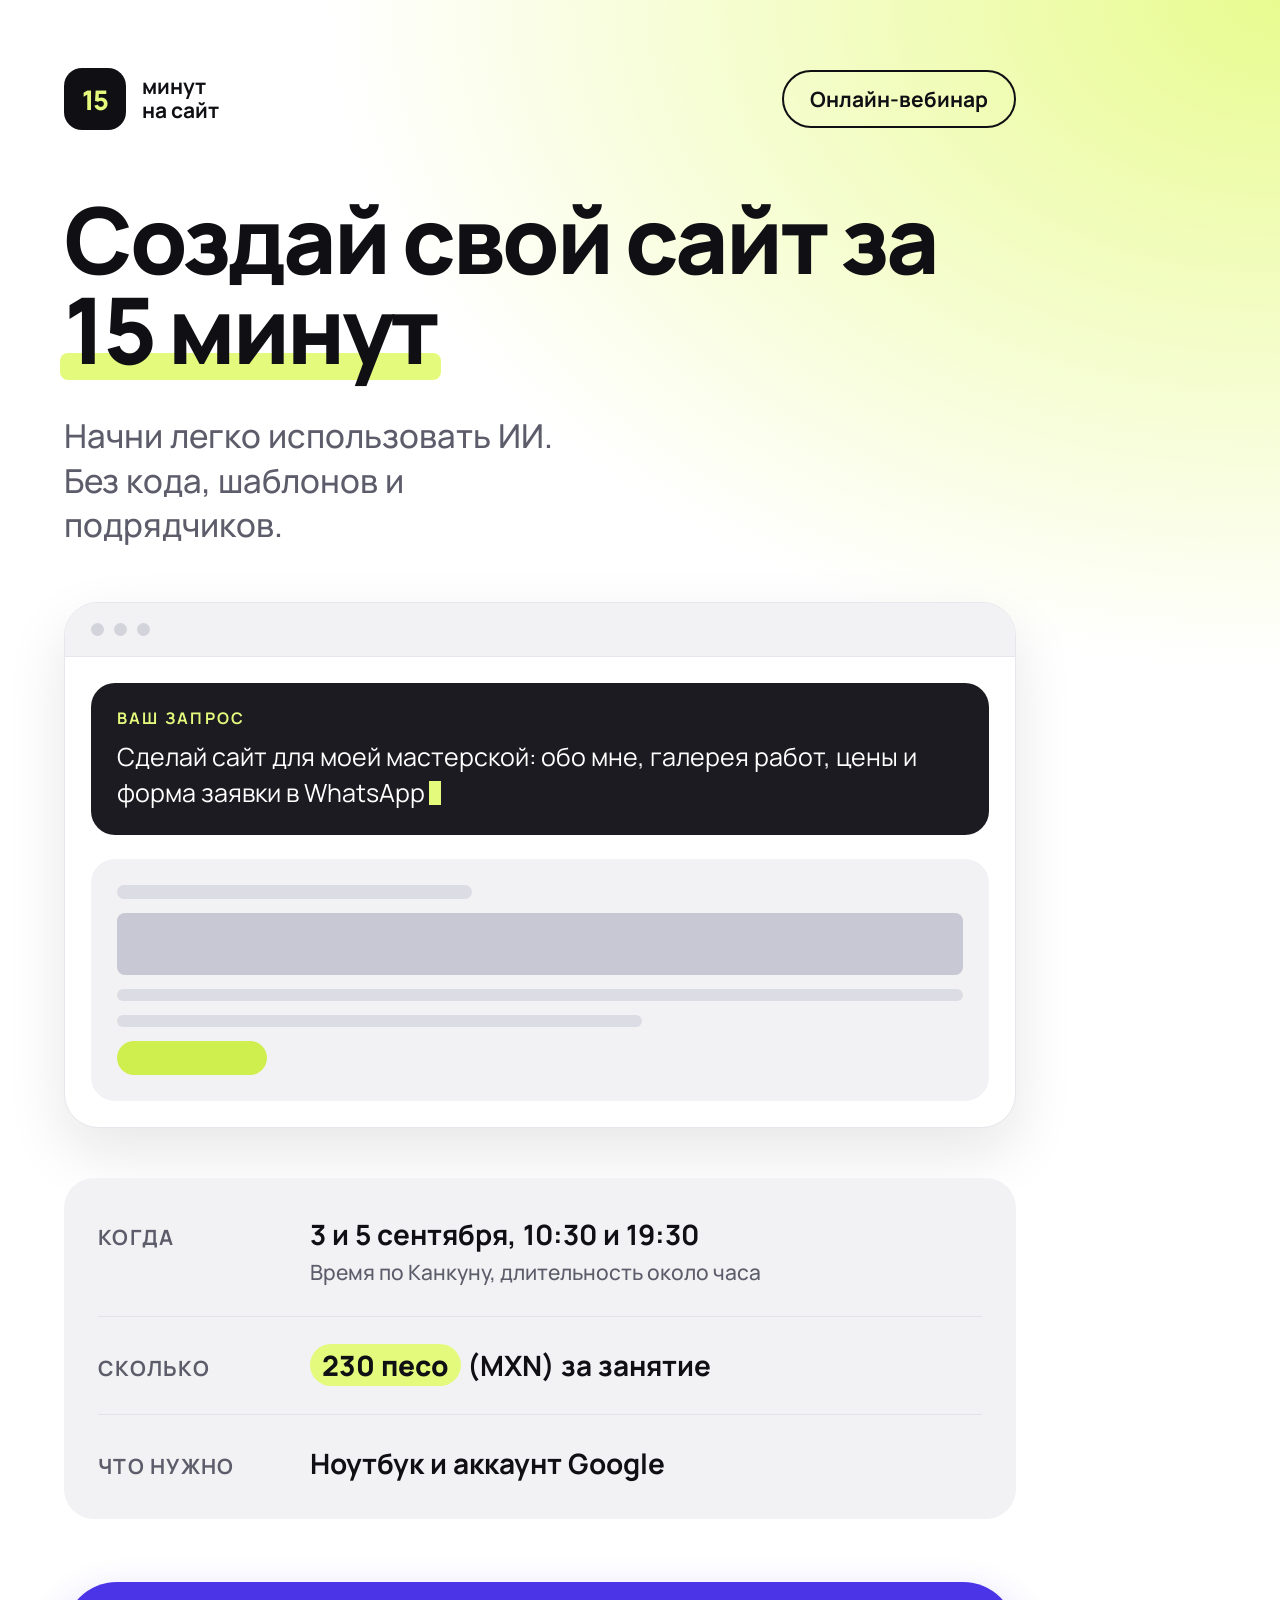
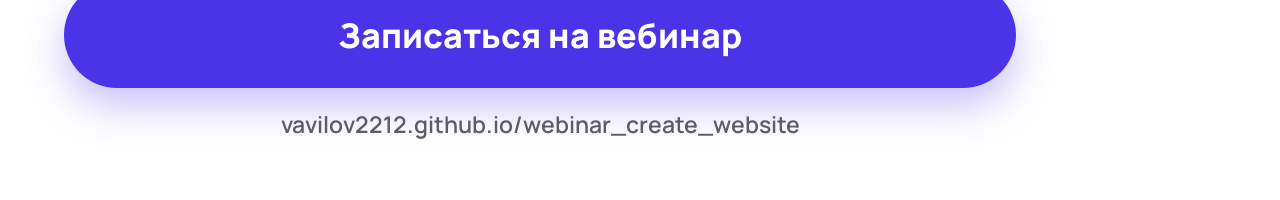
==== promo.html @ 008a8518 "add promo image for whatsapp and social Co-Authored-By: Claude Opus 5 <noreply@anthropic.com>" ====
<!DOCTYPE html>
<html lang="ru">
<head>
<meta charset="utf-8">
<title>Промо-картинка вебинара</title>
<!--
  Исходник промо-изображения для WhatsApp и соцсетей.
  Размер холста 1080x1800. Пересобрать картинку:
  chrome --headless=new --screenshot=promo.png --window-size=1080,1800 promo.html
-->
<link rel="preconnect" href="https://fonts.googleapis.com">
<link rel="preconnect" href="https://fonts.gstatic.com" crossorigin>
<link href="https://fonts.googleapis.com/css2?family=Manrope:wght@400;500;600;700;800&display=swap" rel="stylesheet">
<style>
  :root {
    --ink: #101014;
    --ink-soft: #5c5c6b;
    --paper: #ffffff;
    --mist: #f2f2f4;
    --line: #e6e6ec;
    --lime: #e4fa7c;
    --lime-deep: #cfef4e;
    --violet: #4b33e8;
    --coal: #1b1b21;
  }

  * { box-sizing: border-box; margin: 0; padding: 0; }

  body {
    width: 1080px;
    height: 1800px;
    padding: 68px 64px 60px;
    display: flex;
    flex-direction: column;
    background:
      radial-gradient(120% 60% at 100% 0%, rgba(228, 250, 124, .85) 0%, rgba(228, 250, 124, 0) 62%),
      var(--paper);
    color: var(--ink);
    font-family: "Manrope", "Segoe UI", Arial, sans-serif;
    -webkit-font-smoothing: antialiased;
  }

  /* ---------- Шапка ---------- */
  .top {
    display: flex;
    align-items: center;
    justify-content: space-between;
  }
  .brand { display: flex; align-items: center; gap: 16px; }
  .brand__mark {
    display: grid;
    place-items: center;
    width: 62px;
    height: 62px;
    border-radius: 18px;
    background: var(--ink);
    color: var(--lime);
    font-size: 27px;
    font-weight: 800;
    letter-spacing: -.02em;
  }
  .brand__name {
    font-size: 21px;
    font-weight: 700;
    line-height: 1.12;
  }
  .tag {
    padding: 13px 26px;
    border: 2px solid var(--ink);
    border-radius: 999px;
    font-size: 21px;
    font-weight: 700;
  }

  /* ---------- Заголовок ---------- */
  .title {
    margin-top: 64px;
    font-size: 92px;
    font-weight: 800;
    line-height: .98;
    letter-spacing: -.035em;
  }
  .mark { position: relative; white-space: nowrap; z-index: 0; }
  .mark::after {
    content: "";
    position: absolute;
    left: -4px;
    right: -4px;
    bottom: .13em;
    height: .30em;
    border-radius: 8px;
    background: var(--lime);
    z-index: -1;
  }
  .sub {
    margin-top: 40px;
    max-width: 24ch;
    font-size: 33px;
    font-weight: 500;
    line-height: 1.35;
    color: var(--ink-soft);
  }

  /* ---------- Карточка «запрос - сайт» ---------- */
  .demo {
    flex: none;
    margin-top: 54px;
    border: 1px solid var(--line);
    border-radius: 34px;
    background: var(--paper);
    box-shadow: 0 24px 60px rgba(16, 16, 20, .10);
    overflow: hidden;
  }
  .demo__bar {
    display: flex;
    align-items: center;
    gap: 10px;
    padding: 20px 26px;
    background: var(--mist);
    border-bottom: 1px solid var(--line);
  }
  .demo__dot { width: 13px; height: 13px; border-radius: 50%; background: #d3d3dc; }
  .demo__body { padding: 26px; }
  .demo__prompt {
    padding: 24px 26px;
    border-radius: 24px;
    background: var(--coal);
    color: #fff;
  }
  .demo__label {
    display: block;
    margin-bottom: 10px;
    font-size: 16px;
    font-weight: 700;
    letter-spacing: .14em;
    text-transform: uppercase;
    color: var(--lime);
  }
  .demo__text { font-size: 25px; line-height: 1.45; }
  .demo__caret {
    display: inline-block;
    width: 12px;
    height: .95em;
    margin-left: 4px;
    background: var(--lime);
    vertical-align: -3px;
  }
  .demo__preview {
    display: grid;
    gap: 14px;
    margin-top: 24px;
    padding: 26px;
    border-radius: 24px;
    background: var(--mist);
  }
  .ph { display: block; border-radius: 8px; background: #dcdce4; }
  .ph--nav { width: 42%; height: 14px; }
  .ph--hero { height: 62px; background: #c8c8d4; }
  .ph--line { height: 12px; }
  .ph--short { width: 62%; }
  .ph--btn { width: 150px; height: 34px; border-radius: 999px; background: var(--lime-deep); }

  /* ---------- Факты ---------- */
  .facts {
    flex: none;
    margin-top: 50px;
    border-radius: 30px;
    background: var(--mist);
    padding: 8px 34px;
  }
  .fact {
    display: flex;
    align-items: baseline;
    gap: 22px;
    padding: 30px 0;
    border-bottom: 1px solid #e2e2e9;
  }
  .fact:last-child { border-bottom: 0; }
  .fact__key {
    flex: 0 0 190px;
    font-size: 21px;
    font-weight: 700;
    letter-spacing: .06em;
    text-transform: uppercase;
    color: var(--ink-soft);
  }
  .fact__value {
    font-size: 28px;
    font-weight: 700;
    line-height: 1.3;
  }
  .fact__value b {
    padding: 2px 12px;
    border-radius: 999px;
    background: var(--lime);
    font-weight: 800;
  }
  .fact__note {
    display: block;
    margin-top: 6px;
    font-size: 21px;
    font-weight: 500;
    color: var(--ink-soft);
  }

  /* ---------- Призыв ---------- */
  .cta {
    margin-top: auto;
    padding-top: 44px;
    text-align: center;
  }
  .cta__btn {
    display: block;
    padding: 30px 40px;
    border-radius: 999px;
    background: var(--violet);
    color: #fff;
    font-size: 34px;
    font-weight: 800;
    box-shadow: 0 18px 40px rgba(75, 51, 232, .3);
  }
  .cta__url {
    margin-top: 20px;
    font-size: 23px;
    font-weight: 600;
    color: var(--ink-soft);
  }
</style>
</head>
<body>

  <div class="top">
    <div class="brand">
      <span class="brand__mark">15</span>
      <span class="brand__name">минут<br>на сайт</span>
    </div>
    <span class="tag">Онлайн-вебинар</span>
  </div>

  <h1 class="title">Создай свой сайт за <span class="mark">15 минут</span></h1>
  <p class="sub">Начни легко использовать ИИ. Без кода, шаблонов и подрядчиков.</p>

  <div class="demo">
    <div class="demo__bar">
      <span class="demo__dot"></span><span class="demo__dot"></span><span class="demo__dot"></span>
    </div>
    <div class="demo__body">
      <div class="demo__prompt">
        <span class="demo__label">Ваш запрос</span>
        <p class="demo__text">Сделай сайт для моей мастерской: обо мне, галерея работ, цены и форма заявки в WhatsApp<span class="demo__caret"></span></p>
      </div>
      <div class="demo__preview">
        <span class="ph ph--nav"></span>
        <span class="ph ph--hero"></span>
        <span class="ph ph--line"></span>
        <span class="ph ph--line ph--short"></span>
        <span class="ph ph--btn"></span>
      </div>
    </div>
  </div>

  <div class="facts">
    <div class="fact">
      <span class="fact__key">Когда</span>
      <span class="fact__value">
        3 и 5 сентября, 10:30 и 19:30
        <span class="fact__note">Время по Канкуну, длительность около часа</span>
      </span>
    </div>
    <div class="fact">
      <span class="fact__key">Сколько</span>
      <span class="fact__value"><b>230 песо</b> (MXN) за занятие</span>
    </div>
    <div class="fact">
      <span class="fact__key">Что нужно</span>
      <span class="fact__value">Ноутбук и аккаунт Google</span>
    </div>
  </div>

  <div class="cta">
    <span class="cta__btn">Записаться на вебинар</span>
    <p class="cta__url">vavilov2212.github.io/webinar_create_website</p>
  </div>

</body>
</html>
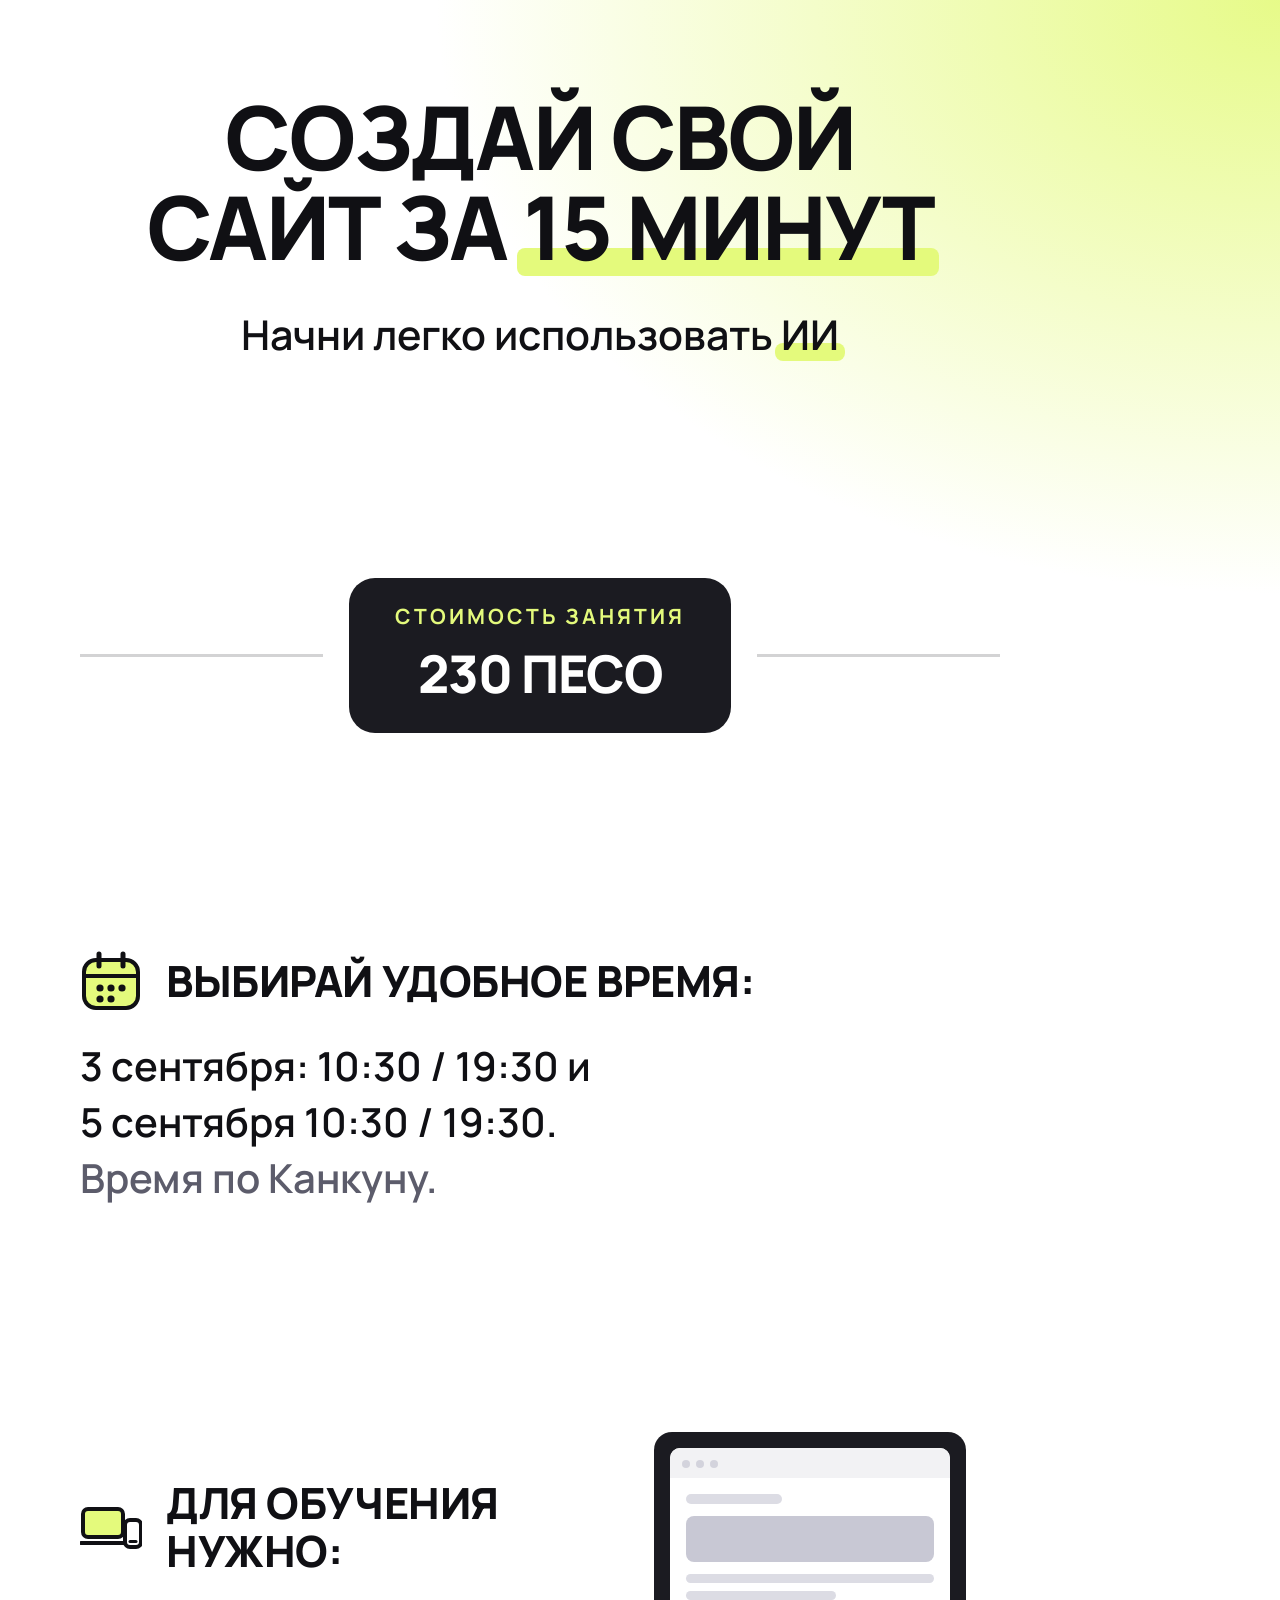
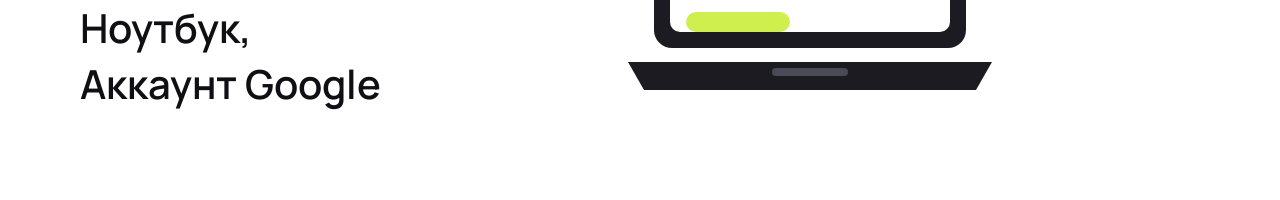
==== commit 863d2b0b: "rebuild promo image with original poster structure Co-Authored-By: Claude Opus 5 <noreply@anthropic." ====
--- a/promo.html
+++ b/promo.html
@@ -5,8 +5,10 @@
 <title>Промо-картинка вебинара</title>
 <!--
   Исходник промо-изображения для WhatsApp и соцсетей.
-  Размер холста 1080x1800. Пересобрать картинку:
-  chrome --headless=new --screenshot=promo.png --window-size=1080,1800 promo.html
+  Структура и тексты повторяют прежний постер, оформление - в стиле сайта.
+  Холст 1080x1800. Пересобрать картинку: открыть файл в браузере и снять
+  скриншот окна 1080x1800 либо, при закрытом Chrome, выполнить:
+  chrome --headless --screenshot=promo.png --window-size=1080,1800 promo.html
 -->
 <link rel="preconnect" href="https://fonts.googleapis.com">
 <link rel="preconnect" href="https://fonts.gstatic.com" crossorigin>
@@ -29,258 +31,193 @@
   body {
     width: 1080px;
     height: 1800px;
-    padding: 68px 64px 60px;
+    padding: 92px 80px 88px;
     display: flex;
     flex-direction: column;
+    justify-content: space-between;
     background:
-      radial-gradient(120% 60% at 100% 0%, rgba(228, 250, 124, .85) 0%, rgba(228, 250, 124, 0) 62%),
+      radial-gradient(110% 55% at 100% 0%, rgba(228, 250, 124, .9) 0%, rgba(228, 250, 124, 0) 60%),
       var(--paper);
     color: var(--ink);
     font-family: "Manrope", "Segoe UI", Arial, sans-serif;
     -webkit-font-smoothing: antialiased;
   }
 
-  /* ---------- Шапка ---------- */
-  .top {
-    display: flex;
-    align-items: center;
-    justify-content: space-between;
-  }
-  .brand { display: flex; align-items: center; gap: 16px; }
-  .brand__mark {
-    display: grid;
-    place-items: center;
-    width: 62px;
-    height: 62px;
-    border-radius: 18px;
-    background: var(--ink);
-    color: var(--lime);
-    font-size: 27px;
-    font-weight: 800;
-    letter-spacing: -.02em;
-  }
-  .brand__name {
-    font-size: 21px;
-    font-weight: 700;
-    line-height: 1.12;
-  }
-  .tag {
-    padding: 13px 26px;
-    border: 2px solid var(--ink);
-    border-radius: 999px;
-    font-size: 21px;
-    font-weight: 700;
-  }
-
   /* ---------- Заголовок ---------- */
   .title {
-    margin-top: 64px;
-    font-size: 92px;
+    font-size: 88px;
     font-weight: 800;
-    line-height: .98;
-    letter-spacing: -.035em;
-  }
+    line-height: 1.02;
+    letter-spacing: -.025em;
+    text-align: center;
+    text-transform: uppercase;
+  }
+  .sub {
+    margin-top: 34px;
+    font-size: 41px;
+    font-weight: 600;
+    text-align: center;
+  }
+
+  /* Лаймовый маркер вместо цветного текста: на белом он читается лучше */
   .mark { position: relative; white-space: nowrap; z-index: 0; }
   .mark::after {
     content: "";
     position: absolute;
-    left: -4px;
-    right: -4px;
-    bottom: .13em;
-    height: .30em;
+    left: -6px;
+    right: -6px;
+    bottom: .11em;
+    height: .32em;
     border-radius: 8px;
     background: var(--lime);
     z-index: -1;
   }
-  .sub {
-    margin-top: 40px;
-    max-width: 24ch;
-    font-size: 33px;
-    font-weight: 500;
-    line-height: 1.35;
-    color: var(--ink-soft);
-  }
-
-  /* ---------- Карточка «запрос - сайт» ---------- */
-  .demo {
-    flex: none;
-    margin-top: 54px;
-    border: 1px solid var(--line);
-    border-radius: 34px;
-    background: var(--paper);
-    box-shadow: 0 24px 60px rgba(16, 16, 20, .10);
-    overflow: hidden;
-  }
-  .demo__bar {
+  .mark--thin::after { bottom: .02em; height: .44em; }
+
+  /* ---------- Стоимость ---------- */
+  .price {
     display: flex;
     align-items: center;
-    gap: 10px;
-    padding: 20px 26px;
-    background: var(--mist);
-    border-bottom: 1px solid var(--line);
-  }
-  .demo__dot { width: 13px; height: 13px; border-radius: 50%; background: #d3d3dc; }
-  .demo__body { padding: 26px; }
-  .demo__prompt {
-    padding: 24px 26px;
-    border-radius: 24px;
+    gap: 26px;
+  }
+  .price__rule {
+    flex: 1;
+    height: 3px;
+    background: var(--ink);
+    opacity: .18;
+  }
+  .price__badge {
+    padding: 24px 46px;
+    border-radius: 26px;
     background: var(--coal);
-    color: #fff;
-  }
-  .demo__label {
+    text-align: center;
+  }
+  .price__label {
     display: block;
-    margin-bottom: 10px;
-    font-size: 16px;
+    font-size: 21px;
     font-weight: 700;
     letter-spacing: .14em;
     text-transform: uppercase;
     color: var(--lime);
   }
-  .demo__text { font-size: 25px; line-height: 1.45; }
-  .demo__caret {
-    display: inline-block;
-    width: 12px;
-    height: .95em;
-    margin-left: 4px;
-    background: var(--lime);
-    vertical-align: -3px;
-  }
-  .demo__preview {
-    display: grid;
-    gap: 14px;
-    margin-top: 24px;
-    padding: 26px;
-    border-radius: 24px;
-    background: var(--mist);
-  }
-  .ph { display: block; border-radius: 8px; background: #dcdce4; }
-  .ph--nav { width: 42%; height: 14px; }
-  .ph--hero { height: 62px; background: #c8c8d4; }
-  .ph--line { height: 12px; }
-  .ph--short { width: 62%; }
-  .ph--btn { width: 150px; height: 34px; border-radius: 999px; background: var(--lime-deep); }
-
-  /* ---------- Факты ---------- */
-  .facts {
-    flex: none;
-    margin-top: 50px;
-    border-radius: 30px;
-    background: var(--mist);
-    padding: 8px 34px;
-  }
-  .fact {
-    display: flex;
-    align-items: baseline;
-    gap: 22px;
-    padding: 30px 0;
-    border-bottom: 1px solid #e2e2e9;
-  }
-  .fact:last-child { border-bottom: 0; }
-  .fact__key {
-    flex: 0 0 190px;
-    font-size: 21px;
-    font-weight: 700;
-    letter-spacing: .06em;
-    text-transform: uppercase;
-    color: var(--ink-soft);
-  }
-  .fact__value {
-    font-size: 28px;
-    font-weight: 700;
-    line-height: 1.3;
-  }
-  .fact__value b {
-    padding: 2px 12px;
-    border-radius: 999px;
-    background: var(--lime);
+  .price__value {
+    display: block;
+    margin-top: 8px;
+    font-size: 52px;
     font-weight: 800;
-  }
-  .fact__note {
-    display: block;
-    margin-top: 6px;
-    font-size: 21px;
-    font-weight: 500;
-    color: var(--ink-soft);
-  }
-
-  /* ---------- Призыв ---------- */
-  .cta {
-    margin-top: auto;
-    padding-top: 44px;
-    text-align: center;
-  }
-  .cta__btn {
-    display: block;
-    padding: 30px 40px;
-    border-radius: 999px;
-    background: var(--violet);
-    color: #fff;
-    font-size: 34px;
+    letter-spacing: -.02em;
+    text-transform: uppercase;
+    color: var(--paper);
+  }
+
+  /* ---------- Блоки ---------- */
+  .block__head {
+    display: flex;
+    align-items: center;
+    gap: 24px;
+  }
+  .block__icon {
+    flex: 0 0 auto;
+    width: 62px;
+    height: 62px;
+  }
+  .block__title {
+    font-size: 43px;
     font-weight: 800;
-    box-shadow: 0 18px 40px rgba(75, 51, 232, .3);
-  }
-  .cta__url {
-    margin-top: 20px;
-    font-size: 23px;
+    line-height: 1.1;
+    letter-spacing: -.01em;
+    text-transform: uppercase;
+  }
+  .block__text {
+    margin-top: 26px;
+    font-size: 40px;
     font-weight: 600;
-    color: var(--ink-soft);
-  }
+    line-height: 1.4;
+  }
+  .block__text span { color: var(--ink-soft); }
+
+  /* Нижний блок: текст слева, иллюстрация справа */
+  .split {
+    display: flex;
+    align-items: flex-end;
+    justify-content: space-between;
+    gap: 40px;
+  }
+  .split__art { flex: 0 0 auto; width: 380px; }
 </style>
 </head>
 <body>
 
-  <div class="top">
-    <div class="brand">
-      <span class="brand__mark">15</span>
-      <span class="brand__name">минут<br>на сайт</span>
+  <header>
+    <h1 class="title">Создай свой<br>сайт за <span class="mark">15 минут</span></h1>
+    <p class="sub">Начни легко использовать <span class="mark mark--thin">ИИ</span></p>
+  </header>
+
+  <div class="price">
+    <span class="price__rule"></span>
+    <div class="price__badge">
+      <span class="price__label">Стоимость занятия</span>
+      <span class="price__value">230 песо</span>
     </div>
-    <span class="tag">Онлайн-вебинар</span>
+    <span class="price__rule"></span>
   </div>
 
-  <h1 class="title">Создай свой сайт за <span class="mark">15 минут</span></h1>
-  <p class="sub">Начни легко использовать ИИ. Без кода, шаблонов и подрядчиков.</p>
-
-  <div class="demo">
-    <div class="demo__bar">
-      <span class="demo__dot"></span><span class="demo__dot"></span><span class="demo__dot"></span>
+  <div class="block">
+    <div class="block__head">
+      <!-- Календарь -->
+      <svg class="block__icon" viewBox="0 0 62 62" fill="none" xmlns="http://www.w3.org/2000/svg">
+        <rect x="4" y="10" width="54" height="48" rx="12" fill="#e4fa7c" stroke="#101014" stroke-width="4"/>
+        <path d="M4 26h54" stroke="#101014" stroke-width="4"/>
+        <path d="M19 4v12M43 4v12" stroke="#101014" stroke-width="5" stroke-linecap="round"/>
+        <circle cx="20" cy="38" r="3.6" fill="#101014"/>
+        <circle cx="31" cy="38" r="3.6" fill="#101014"/>
+        <circle cx="42" cy="38" r="3.6" fill="#101014"/>
+        <circle cx="20" cy="49" r="3.6" fill="#101014"/>
+        <circle cx="31" cy="49" r="3.6" fill="#101014"/>
+      </svg>
+      <h2 class="block__title">Выбирай удобное время:</h2>
     </div>
-    <div class="demo__body">
-      <div class="demo__prompt">
-        <span class="demo__label">Ваш запрос</span>
-        <p class="demo__text">Сделай сайт для моей мастерской: обо мне, галерея работ, цены и форма заявки в WhatsApp<span class="demo__caret"></span></p>
+    <p class="block__text">
+      3 сентября: 10:30 / 19:30 и<br>
+      5 сентября 10:30 / 19:30.<br>
+      <span>Время по Канкуну.</span>
+    </p>
+  </div>
+
+  <div class="block block--last">
+    <div class="split">
+      <div>
+        <div class="block__head">
+          <!-- Ноутбук и телефон -->
+          <svg class="block__icon" viewBox="0 0 62 62" fill="none" xmlns="http://www.w3.org/2000/svg">
+            <rect x="3" y="13" width="40" height="28" rx="5" fill="#e4fa7c" stroke="#101014" stroke-width="4"/>
+            <path d="M1 47h44" stroke="#101014" stroke-width="4" stroke-linecap="round"/>
+            <rect x="45" y="24" width="16" height="27" rx="5" fill="#ffffff" stroke="#101014" stroke-width="4"/>
+            <path d="M50 45.5h6" stroke="#101014" stroke-width="3" stroke-linecap="round"/>
+          </svg>
+          <h2 class="block__title">Для обучения<br>нужно:</h2>
+        </div>
+        <p class="block__text">Ноутбук,<br>Аккаунт Google</p>
       </div>
-      <div class="demo__preview">
-        <span class="ph ph--nav"></span>
-        <span class="ph ph--hero"></span>
-        <span class="ph ph--line"></span>
-        <span class="ph ph--line ph--short"></span>
-        <span class="ph ph--btn"></span>
-      </div>
+
+      <!-- Ноутбук с готовым сайтом: тот же макет, что и на странице -->
+      <svg class="split__art" viewBox="0 0 380 290" fill="none" xmlns="http://www.w3.org/2000/svg">
+        <rect x="34" y="10" width="312" height="216" rx="18" fill="#1b1b21"/>
+        <rect x="50" y="26" width="280" height="184" rx="10" fill="#ffffff"/>
+        <path d="M50 36a10 10 0 0 1 10-10h260a10 10 0 0 1 10 10v20H50z" fill="#f2f2f4"/>
+        <circle cx="66" cy="42" r="4" fill="#d3d3dc"/>
+        <circle cx="80" cy="42" r="4" fill="#d3d3dc"/>
+        <circle cx="94" cy="42" r="4" fill="#d3d3dc"/>
+        <rect x="66" y="72" width="96" height="10" rx="5" fill="#dcdce4"/>
+        <rect x="66" y="94" width="248" height="46" rx="8" fill="#c8c8d4"/>
+        <rect x="66" y="152" width="248" height="9" rx="4.5" fill="#dcdce4"/>
+        <rect x="66" y="169" width="150" height="9" rx="4.5" fill="#dcdce4"/>
+        <rect x="66" y="190" width="104" height="20" rx="10" fill="#cfef4e"/>
+        <path d="M8 240h364l-16 28H24z" fill="#1b1b21"/>
+        <rect x="152" y="246" width="76" height="8" rx="4" fill="#4a4a56"/>
+      </svg>
     </div>
   </div>
 
-  <div class="facts">
-    <div class="fact">
-      <span class="fact__key">Когда</span>
-      <span class="fact__value">
-        3 и 5 сентября, 10:30 и 19:30
-        <span class="fact__note">Время по Канкуну, длительность около часа</span>
-      </span>
-    </div>
-    <div class="fact">
-      <span class="fact__key">Сколько</span>
-      <span class="fact__value"><b>230 песо</b> (MXN) за занятие</span>
-    </div>
-    <div class="fact">
-      <span class="fact__key">Что нужно</span>
-      <span class="fact__value">Ноутбук и аккаунт Google</span>
-    </div>
-  </div>
-
-  <div class="cta">
-    <span class="cta__btn">Записаться на вебинар</span>
-    <p class="cta__url">vavilov2212.github.io/webinar_create_website</p>
-  </div>
-
 </body>
 </html>
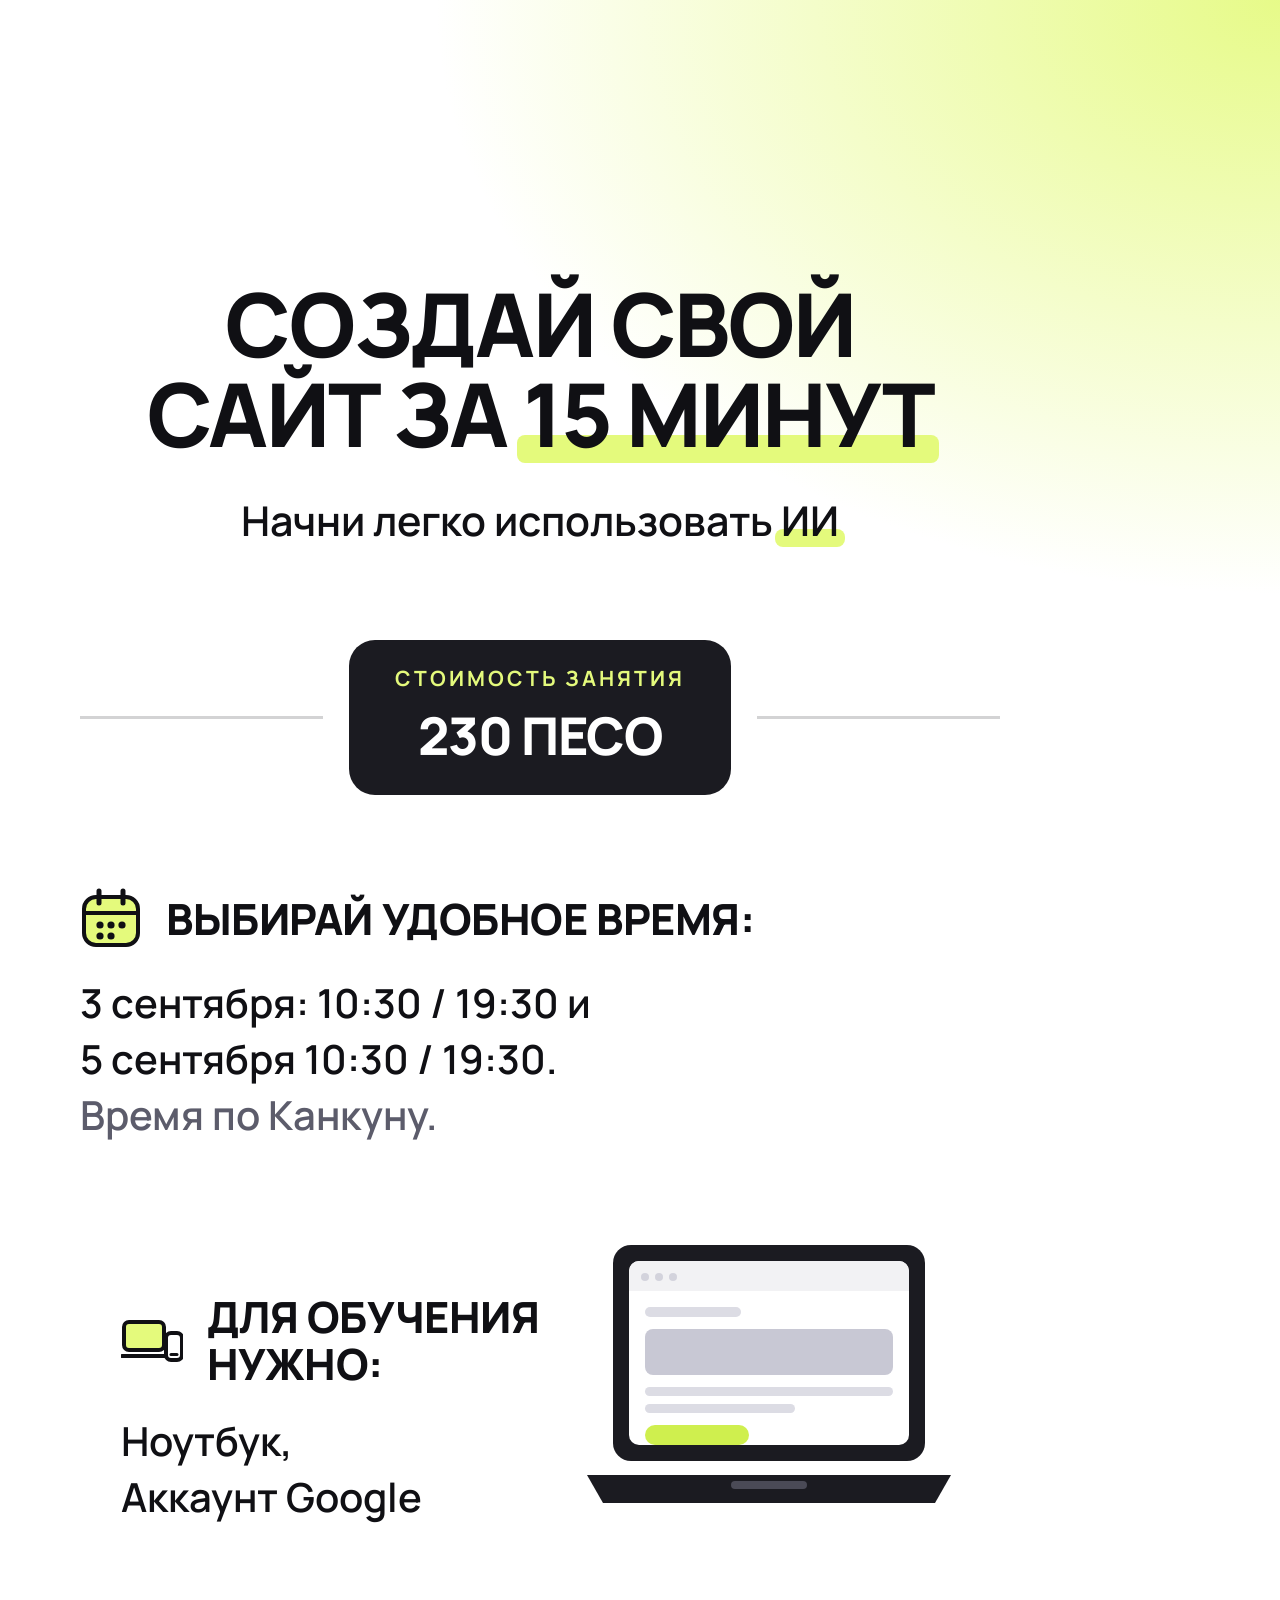
==== commit 5c224357: "center promo content with top and bottom margins Co-Authored-By: Claude Opus 5 <noreply@anthropic.co" ====
--- a/promo.html
+++ b/promo.html
@@ -34,7 +34,8 @@
     padding: 92px 80px 88px;
     display: flex;
     flex-direction: column;
-    justify-content: space-between;
+    justify-content: center;
+    gap: 92px;
     background:
       radial-gradient(110% 55% at 100% 0%, rgba(228, 250, 124, .9) 0%, rgba(228, 250, 124, 0) 60%),
       var(--paper);
@@ -140,7 +141,8 @@
   .split {
     display: flex;
     align-items: flex-end;
-    justify-content: space-between;
+    justify-content: center;
+    gap: 92px;
     gap: 40px;
   }
   .split__art { flex: 0 0 auto; width: 380px; }
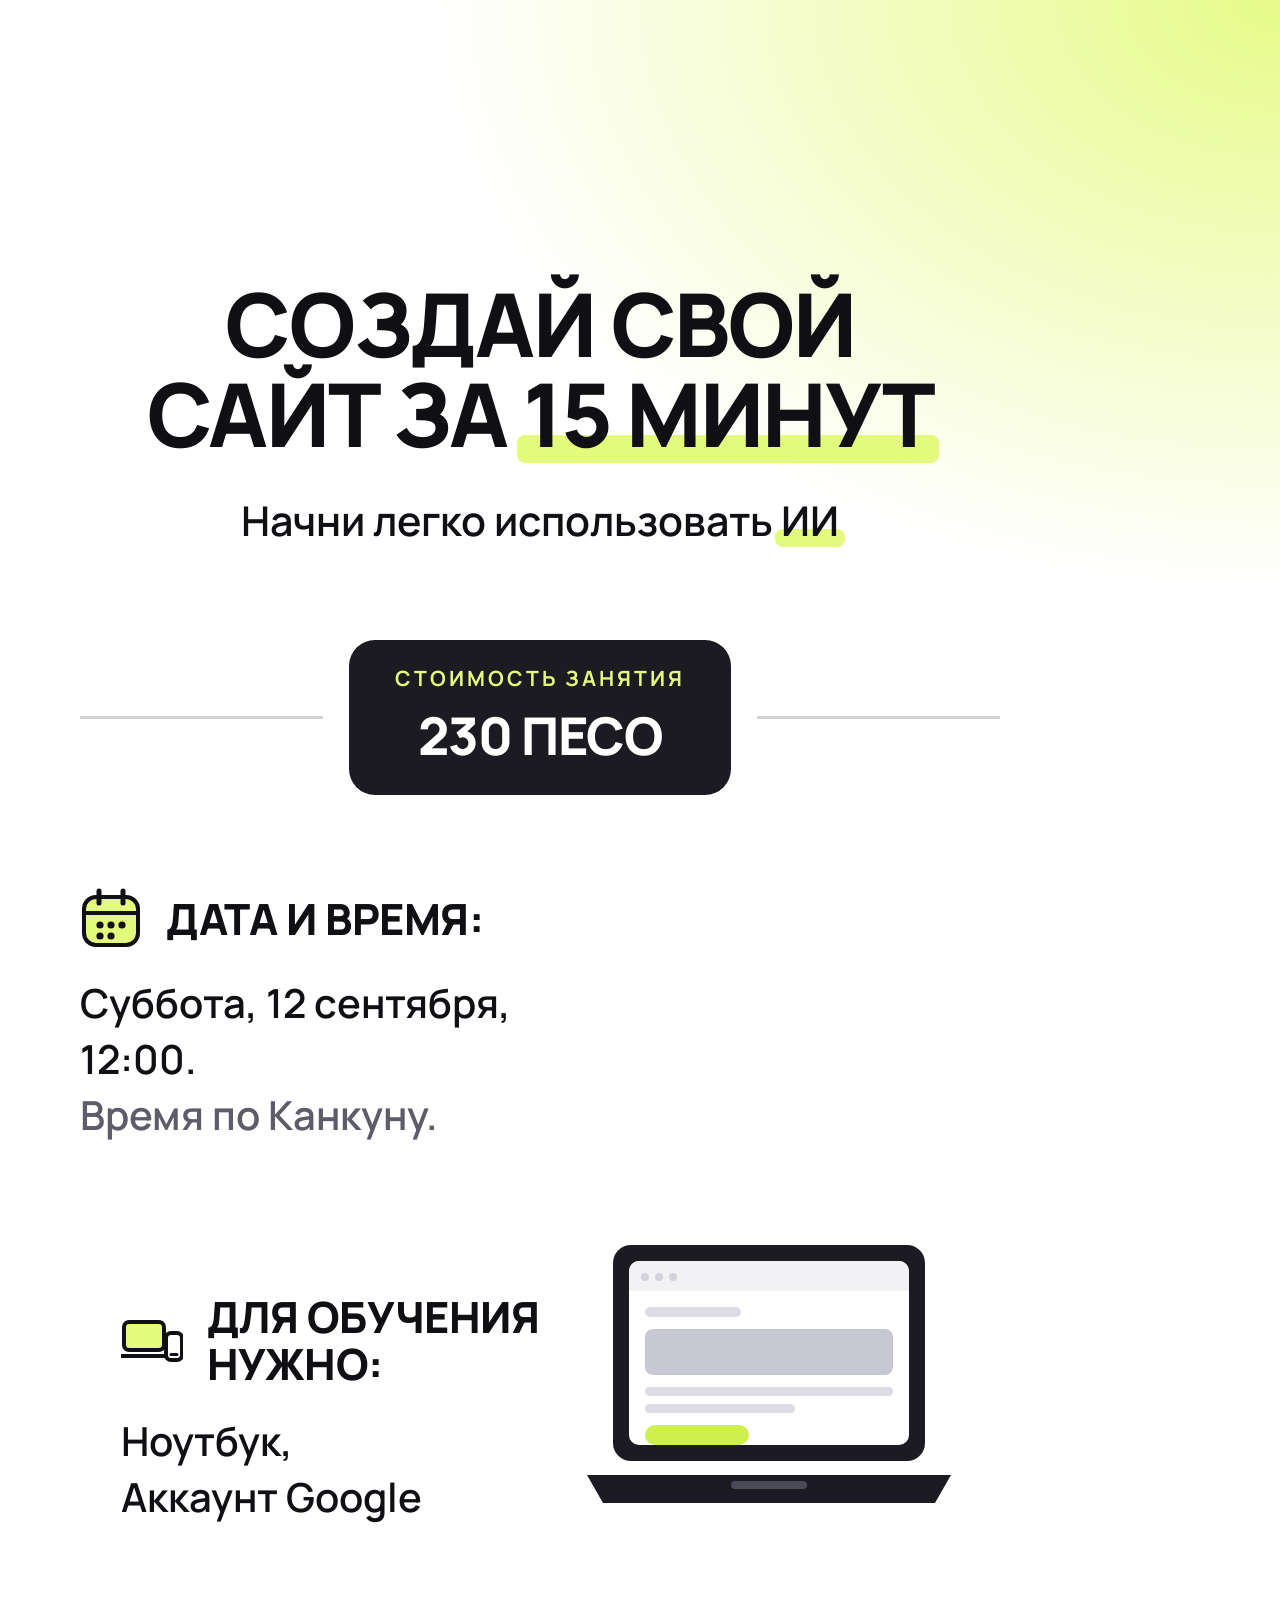
==== commit e57499c1: "Set webinar date to Saturday, 12 September 2026, 12:00 Cancun Co-Authored-By: Claude Opus 5 <noreply" ====
--- a/promo.html
+++ b/promo.html
@@ -177,11 +177,11 @@
         <circle cx="20" cy="49" r="3.6" fill="#101014"/>
         <circle cx="31" cy="49" r="3.6" fill="#101014"/>
       </svg>
-      <h2 class="block__title">Выбирай удобное время:</h2>
+      <h2 class="block__title">Дата и время:</h2>
     </div>
     <p class="block__text">
-      3 сентября: 10:30 / 19:30 и<br>
-      5 сентября 10:30 / 19:30.<br>
+      Суббота, 12 сентября,<br>
+      12:00.<br>
       <span>Время по Канкуну.</span>
     </p>
   </div>
